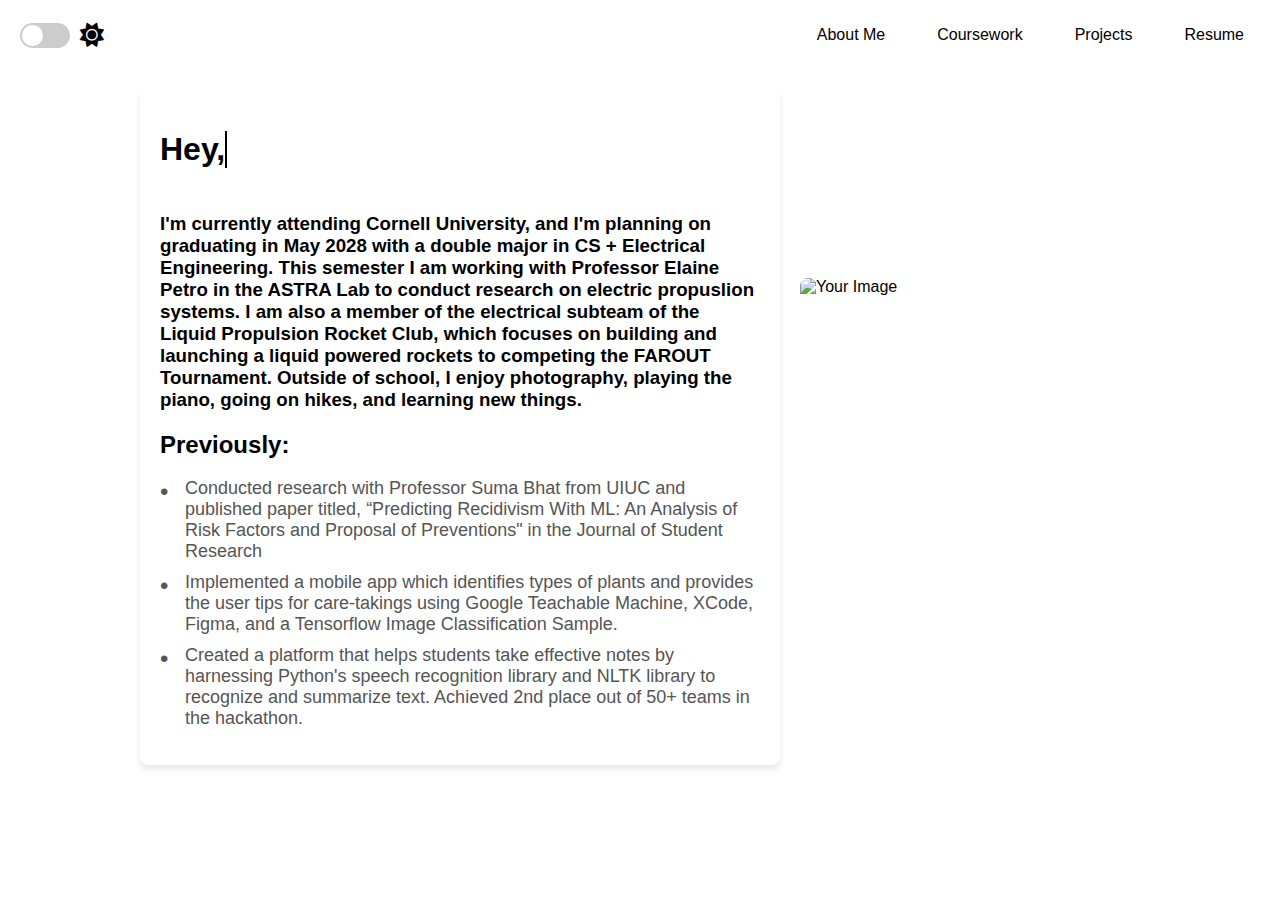
==== index.html @ 7ce8f93f "Add files via upload" ====
<!DOCTYPE html>
<html>

<head>
  <meta charset="utf-8">
  <meta name="viewport" content="width=device-width">
  <title>replit</title>
  <link href="style.css" rel="stylesheet" type="text/css" />
      <link href="https://cdnjs.cloudflare.com/ajax/libs/font-awesome/6.0.0-beta3/css/all.min.css" rel="stylesheet">
      <script>
        (function() {
          const savedTheme = localStorage.getItem('theme') || 'light'; // Default to light mode
          if (savedTheme === 'dark') {
            document.documentElement.setAttribute('data-theme', 'dark'); // Set attribute for dark mode
          } else {
            document.documentElement.setAttribute('data-theme', 'light'); // Set attribute for light mode
          }
        })();
      </script>
    
  <!-- <nav class="navbar">
      <div class="brand"></div>
      <button class="menu-toggle" aria-label="Toggle Menu">
          ☰
      </button>
      <ul class="nav-list">
          <li><a href="index.html">About Me</a></li>
          <li><a href="coursework.html">Coursework</a></li>
          <li><a href="projects.html">Projects</a></li>
          <li><a href="VLResume.pdf">Resume</a></li>
          <div class="toggle-container">
            <input type="checkbox" id="theme-toggle" class="toggle-input">
            <label for="theme-toggle" class="toggle-label">
              <span class="toggle-icon"></span>
            </label>
          </div>
      </ul>
  </nav> -->
      <nav class="navbar">
        <div class="toggle-container">
            
          <input type="checkbox" id="theme-toggle" class="toggle-input">
          <label for="theme-toggle" class="toggle-label">
            <span id="toggle-icon" class="icon"></span>
          </label>
             <i id="theme-icon" class="fas fa-sun" style="font-size: 24px; color: black;"></i>   
        </div>
        <div class="menu">
          <button class="menu-toggle">☰</button>
          <ul class="nav-list">
                <li><a href="index.html">About Me</a></li>
                <li><a href="coursework.html">Coursework</a></li>
                <li><a href="projects.html">Projects</a></li>
                <li><a href="VLResume.pdf">Resume</a></li>
          </ul>
        </div>
      </nav>
</head>
    
<body> 
    <div class="fade-in">
  <div class = "container">
  <div class="text-container">
       <h1 class = "typing"> </h1>
       <h3> I'm currently attending Cornell University, and I'm planning on graduating in May 2028 with a double major in CS + Electrical Engineering. This semester I am working with Professor Elaine Petro in the ASTRA Lab to conduct research on electric propuslion systems. I am also a member of the electrical subteam of the Liquid Propulsion Rocket Club, which focuses on building and launching a liquid powered rockets to competing the FAROUT Tournament. Outside of school, I enjoy photography, playing the piano, going on hikes, and learning new things. 

</h2>
      <h2>Previously:</h2>
      <ul class="custom-list">
          <li class="custom-bullet"> Conducted research with Professor Suma Bhat from UIUC and  published paper titled, “Predicting Recidivism With ML: An Analysis of Risk Factors and Proposal of Preventions" in the Journal of Student Research
</li>
          <li class="custom-bullet">Implemented a mobile app which identifies types of plants and provides the user tips for care-takings using Google Teachable Machine, XCode, Figma, and a Tensorflow Image Classification Sample.

</li>
          <li class="custom-bullet">Created a platform that helps students take effective notes by harnessing Python's speech recognition library and NLTK library to recognize and summarize text. Achieved 2nd place out of 50+ teams in the hackathon.

</li>
      </ul>
    </div>

  
    <div class="image-container">
        <img src="portrait.png" alt="Your Image">
    </div>
    </div>
    </div>
<script src="script.js"></script>
</body>

</html>
---- style.css ----
html {
  height: 100%;
  width: 100%;
}
/* Navbar styling */
.navbar {
    display: flex;
    justify-content: space-between;
    align-items: center;
    background-color: white;
    padding: 10px 20px;
    position: sticky;
    top: 0;
    z-index: 1000;
    transition: background-color 0.3s, color 0.3s; /* Smooth transitions */

}

.menu {
  position: relative;
}

/* Nav list styling */
.nav-list {
    display: flex;
    gap: 20px;
    list-style: none;
    margin-left: auto; /* Align tabs to the right */
}

/* Nav links styling */
.nav-list li a {
    text-decoration: none;
    color: var(--nav-color, black); /* Use CSS variable for bullet color */
    padding: 8px 16px;
    border-radius: 4px;
    font-size: 16px;
    transition: background-color 0.2s ease-in-out;
}

/* Hover effect */
.nav-list li a:hover {
     font-weight: bold;
}

/* Menu toggle button */
.menu-toggle {
    display: none;
    font-size: 24px;
    background: none;
    border: none;
    cursor: pointer;
}

/* Media Query for Smaller Screens */
@media (max-width: 768px) {
    .menu-toggle {
        display: block; /* Show the toggle button */
    }

    .nav-list {
        display: none; /* Hide menu by default */
        flex-direction: column; /* Stack nav items vertically */
        gap: 10px;
        width: 250px; /* Limit dropdown width */
        background: var(--card-color, white);
        position: absolute;
        top: 30px; /* Position below navbar */
        right: 10px; /* Align dropdown to the right */
        padding: 20px; /* Add padding around the dropdown */
        border: 1px solid #ddd;
        border-radius: 4px;
        box-shadow: 0 4px 8px rgba(0, 0, 0, 0.1);
    }

    .nav-list.active {
        display: flex; /* Show menu when active */
    }

    .nav-list li a {
        text-align: left; /* Align text to the left inside dropdown */
        font-size: 14px;
        padding: 8px 12px; /* Add padding for better readability */
    }
}

.container {
    display: flex;
    flex-wrap: wrap; /* Ensures responsiveness by wrapping content on smaller screens */
    justify-content: center;
    align-items: center;
    max-width: 1200px; /* Limit the container's width for better layout */
    padding: 20px;
    gap: 20px; /* Adds space between the text and image */
}
/* Text Container */
.text-container {
    /* width: 40%; /* Adjust width as needed */ 
    /* margin-left: 10%;*/ 
    flex: 1; 
    min-width: 300px; 
    max-width: 600px; 
    text-align: left;
    border-radius: 8px;
    padding: 20px;
    box-shadow: 0 4px 6px rgba(0, 0, 0, 0.1);
}
/* Image Container */
.image-container {
    width: 300px; /* Set the width of the square */
    height: 300px; /* Set the height of the square */
    overflow: hidden; /* Ensures the image doesn't overflow */
    display: flex;
    justify-content: center;
    align-items: center;
    border-radius: 8px; /* Optional: makes the square corners rounded */
}

/* Image Styling */
.image-container img {
    width: 100%; /* Scale image to fit the width */
    height: 100%; /* Scale image to fit the height */
    object-fit: cover; /* Ensures the image fills the square and maintains aspect ratio */
}

/* Custom List Styling */
.custom-list {
    list-style: none; /* Removes default bullet points */
    padding: 0;
}

.custom-list li {
    position: relative;
    margin: 10px 0;
    padding-left: 25px; /* Creates space for the custom bullet */
    font-size: 18px;
    color: #555;
}

/* Custom Bullet */
.custom-list li::before {
    content: "•"; 
    position: absolute;
    left: 0;
    font-size: 24px; 
    color: var(--bullet-color, black); /* Use CSS variable for bullet color */
}

.centered-container {
    text-align: center; /* Centers text within the container */
}



/* Projects Section */
.projects {
    text-align: center;
    padding: 50px;
    max-width: 1200px; /* Limit the container's width for better layout */

}

.projects h1 {
    margin-bottom: 30px;
    font-size: 2rem;
}

/* Project Container */
.project-container {
    display: flex;
    flex-direction: column; /* Stack the items vertically */
    align-items: center; /* Center items horizontally */
    gap: 20px; /* Add space between the cards */
}

/* Individual Project Card */
.project-card {
    width: 90%; /* Make it responsive by setting it to 90% of the screen width */
    max-width: 400px; /* Limit the maximum width */
    background: var(--card-color, white); /* Use CSS variable for bullet color */
    border-radius: 10px;
    box-shadow: 0 4px 8px rgba(0, 0, 0, 0.1);
    overflow: hidden;
    transition: transform 0.3s ease, box-shadow 0.3s ease;
    cursor: pointer;
}

.project-card img {
    margin: 5%;
    width: 90%;
    height: 200px;
    object-fit: cover;
    border-radius: 10px;
}

.project-card .project-content {
    padding: 20px;
}

.project-card h2 {
    font-size: 1.5rem;
}

.project-card p {
    font-size: 1rem;
    color: #555;
}

/* Hover Effect */
.project-card:hover {
    transform: scale(1.05);
    box-shadow: 0 8px 16px rgba(0, 0, 0, 0.2);
}


/* Initial state - invisible */
.fade-in {
    opacity: 0;
    transform: translateY(20px); /* Optional: slide up effect */
    transition: opacity 1s ease, transform 1s ease;
}

/* Final state - visible */
.fade-in.visible {
    opacity: 1;
    transform: translateY(0);
}

/* Styling for the title */
.typing {
    font-size: 2rem;
    font-weight: bold;
    white-space: nowrap; /* Prevent text wrapping */
    overflow: hidden; /* Hide overflowing text during animation */
    border-right: 2px solid black; /* Cursor effect */
    display: inline-block;
    animation: blink 0.5s step-end infinite; /* Blinking cursor */
}

/* Blinking cursor animation */
@keyframes blink {
    50% {
        border-color: transparent;
    }
}


/* General styles */
body {
  margin: 0;
  font-family: Arial, sans-serif;
  transition: background-color 0.3s, color 0.3s;
  background-color: #ffffff; /* Default to day mode */
  color: #000000;
}

nav {
  display: flex;
  justify-content: flex-end;
  padding: 10px;
  background-color: #f0f0f0;
}

.toggle-container {
  position: relative;
  /* display: inline-block; */
  width: 50px;
  height: 25px;
  display: flex;
  align-items: center;
  gap: 10px;
}

.toggle-input {
  display: none;
}

.toggle-label {
  position: relative;
  display: block;
  width: 100%;
  height: 100%;
  background-color: #ccc;
  border-radius: 25px;
  cursor: pointer;
  transition: background-color 0.3s;
}

.toggle-label::before {
  content: '';
  position: absolute;
  top: 2px;
  left: 2px;
  width: 21px;
  height: 21px;
  background-color: #fff;
  border-radius: 50%;
  transition: transform 0.3s;
}

.toggle-input:checked + .toggle-label {
  background-color: #444;
}

.toggle-input:checked + .toggle-label::before {
  transform: translateX(25px);
}

.toggle-icon {
  position: absolute;
  top: 50%;
  left: 50%;
  transform: translate(-50%, -50%);
  pointer-events: none;
}

.icon {
  display: flex;
  align-items: center;
  justify-content: center;
  height: 24px;
  width: 24px;
  color: #000; /* Default to black */
  transition: color 0.3s;
margin-left:30px;
}

/* Default (Light Mode) */
:root {
  --background-color: #ffffff;
  --text-color: #000000;
  --icon-color: #000000;
  --navbar-background: #ffffff;
  --navbar-text-color: #000000;
}

/* Dark Mode */
[data-theme="dark"] {
  --background-color: #121212;
  --text-color: #ffffff;
  --icon-color: #ffffff;
  --navbar-background: #000000;
  --navbar-text-color: #ffffff;
}

/* Apply colors dynamically */
body {
  background-color: var(--background-color);
  color: var(--text-color);
  transition: background-color 0.3s, color 0.3s;
}

.navbar {
  background-color: var(--navbar-background);
  color: var(--navbar-text-color);
}

#theme-icon {
  font-size: 24px;
  color: var(--icon-color);
  transition: color 0.3s;
}
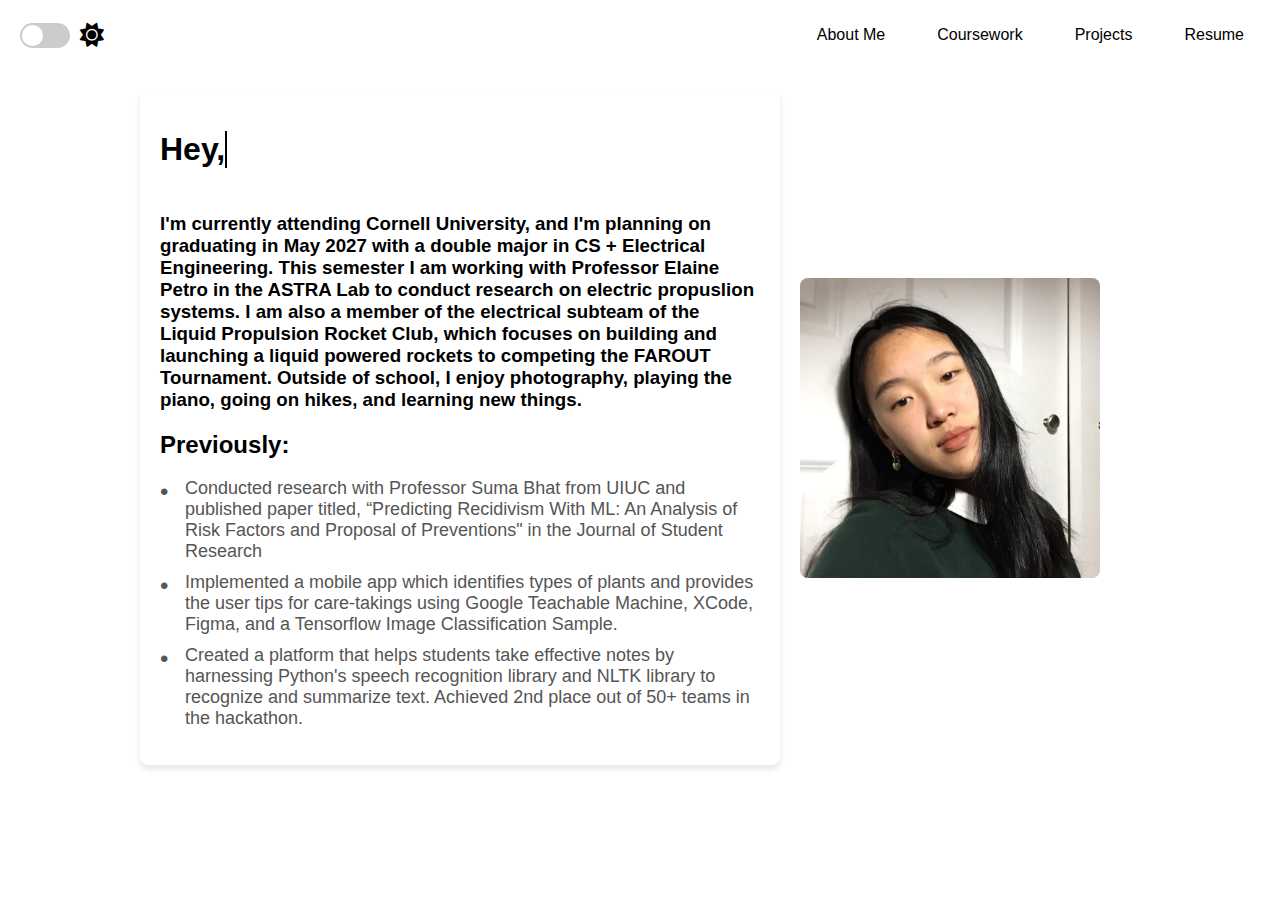
==== commit 59197102: "Update index.html" ====
--- a/index.html
+++ b/index.html
@@ -62,7 +62,7 @@
   <div class = "container">
   <div class="text-container">
        <h1 class = "typing"> </h1>
-       <h3> I'm currently attending Cornell University, and I'm planning on graduating in May 2028 with a double major in CS + Electrical Engineering. This semester I am working with Professor Elaine Petro in the ASTRA Lab to conduct research on electric propuslion systems. I am also a member of the electrical subteam of the Liquid Propulsion Rocket Club, which focuses on building and launching a liquid powered rockets to competing the FAROUT Tournament. Outside of school, I enjoy photography, playing the piano, going on hikes, and learning new things. 
+       <h3> I'm currently attending Cornell University, and I'm planning on graduating in May 2027 with a double major in CS + Electrical Engineering. This semester I am working with Professor Elaine Petro in the ASTRA Lab to conduct research on electric propuslion systems. I am also a member of the electrical subteam of the Liquid Propulsion Rocket Club, which focuses on building and launching a liquid powered rockets to competing the FAROUT Tournament. Outside of school, I enjoy photography, playing the piano, going on hikes, and learning new things. 
 
 </h2>
       <h2>Previously:</h2>
@@ -87,4 +87,4 @@
 <script src="script.js"></script>
 </body>
 
-</html>+</html>
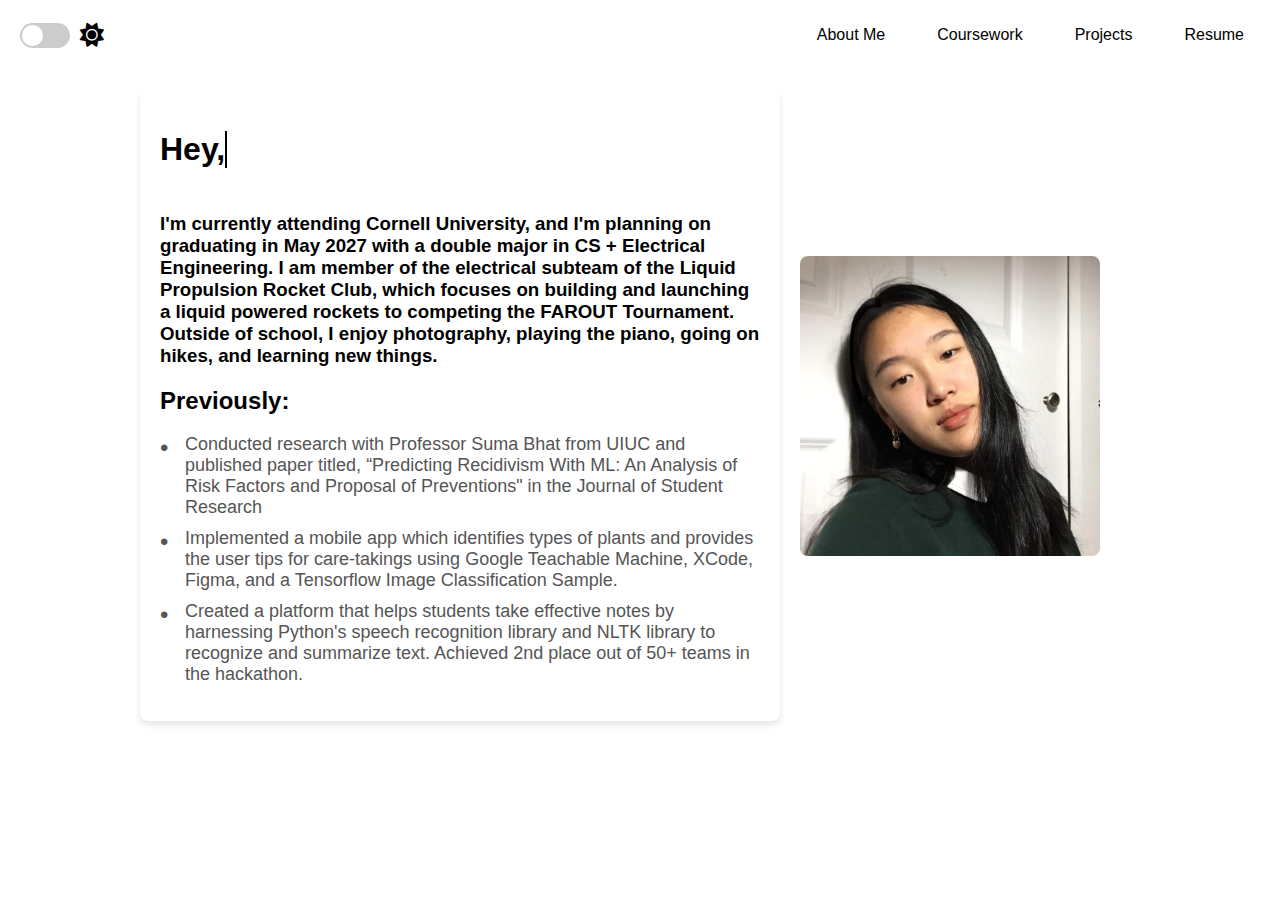
==== commit 04ec304f: "Update index.html" ====
--- a/index.html
+++ b/index.html
@@ -4,7 +4,7 @@
 <head>
   <meta charset="utf-8">
   <meta name="viewport" content="width=device-width">
-  <title>replit</title>
+  <title>Vienna Li</title>
   <link href="style.css" rel="stylesheet" type="text/css" />
       <link href="https://cdnjs.cloudflare.com/ajax/libs/font-awesome/6.0.0-beta3/css/all.min.css" rel="stylesheet">
       <script>
@@ -62,7 +62,7 @@
   <div class = "container">
   <div class="text-container">
        <h1 class = "typing"> </h1>
-       <h3> I'm currently attending Cornell University, and I'm planning on graduating in May 2027 with a double major in CS + Electrical Engineering. This semester I am working with Professor Elaine Petro in the ASTRA Lab to conduct research on electric propuslion systems. I am also a member of the electrical subteam of the Liquid Propulsion Rocket Club, which focuses on building and launching a liquid powered rockets to competing the FAROUT Tournament. Outside of school, I enjoy photography, playing the piano, going on hikes, and learning new things. 
+       <h3> I'm currently attending Cornell University, and I'm planning on graduating in May 2027 with a double major in CS + Electrical Engineering. I am member of the electrical subteam of the Liquid Propulsion Rocket Club, which focuses on building and launching a liquid powered rockets to competing the FAROUT Tournament. Outside of school, I enjoy photography, playing the piano, going on hikes, and learning new things. 
 
 </h2>
       <h2>Previously:</h2>
